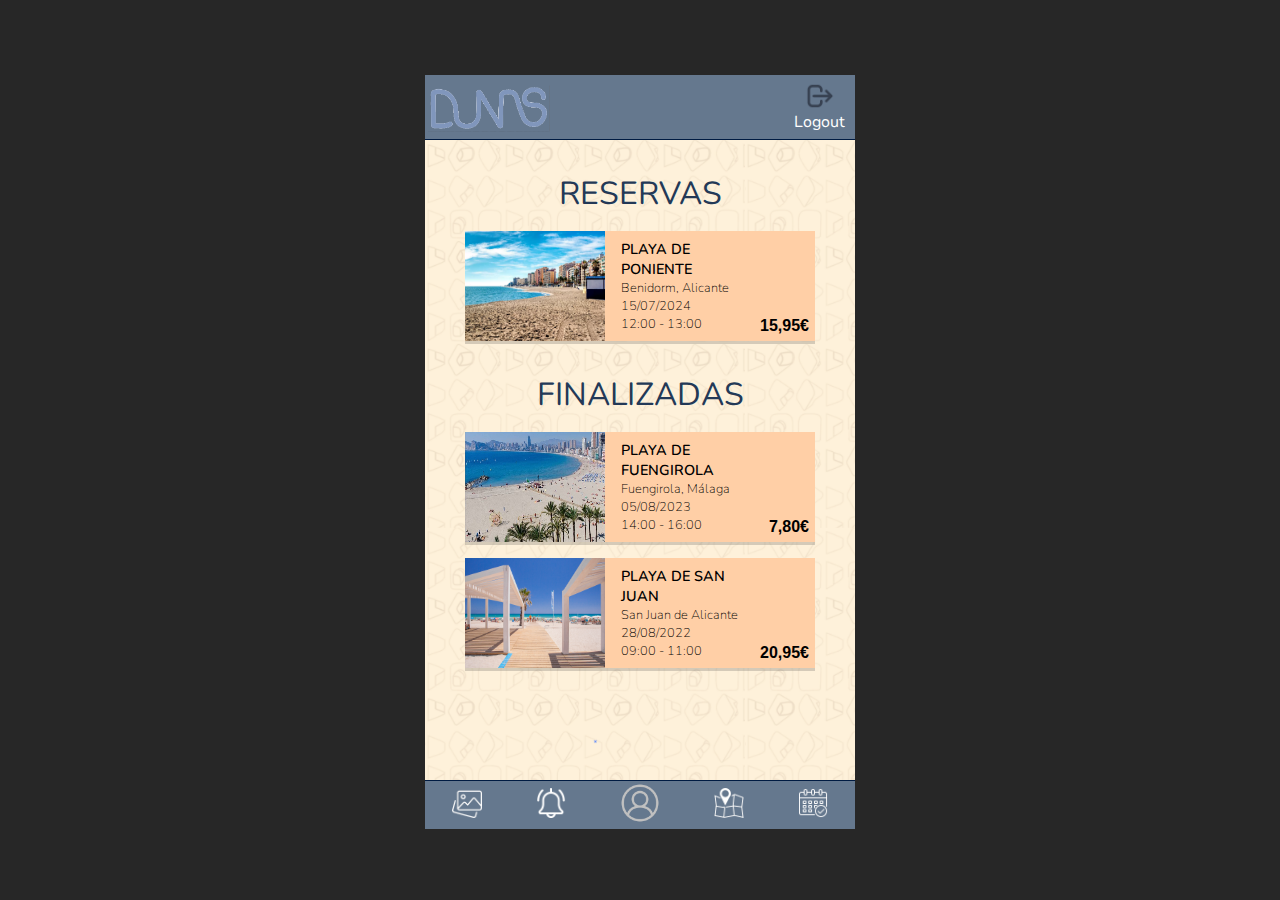
==== booking.html @ 9f4e9b46 "Publishing the project." ====
<!DOCTYPE html>
<html lang="es">
<head>
    <meta charset="UTF-8">
    <meta name="viewport" content="width=device-width, initial-scale=1.0">
    <title>Dunas</title>
    <link rel="stylesheet" href="./styles.css">
    <link rel="preconnect" href="https://fonts.googleapis.com">
    <link rel="preconnect" href="https://fonts.gstatic.com" crossorigin>
    <link href="https://fonts.googleapis.com/css2?family=Nunito:ital,wght@0,200..1000;1,200..1000&display=swap" rel="stylesheet">
</head>
<body>
    <div class="containerMap">
        <header class="head">
            <img src="./assets/img/titleDunas.png" alt="Dunas" width="130">
            <a href="index.html">
                <div class="log">
                        <img src="./assets/img/logout.webp" alt="logout" width="30">
                        <span>Logout</span>
                </div>
            </a>
        </header>
        <div class="containerBookings">
            <h1>RESERVAS</h1>
            <div class="booking">
                <img src="./assets/img/playaPoniente.webp" alt="Playa de Poniente" width="140" height="110">
                <div class="bookinfo">
                    <h5>PLAYA DE PONIENTE</h5>
                    <p>Benidorm, Alicante</p>
                    <p>15/07/2024</p>
                    <p>12:00 - 13:00</p>
                </div>
                <p class="price">15,95€</p>
            </div>
            <h1>FINALIZADAS</h1>
            <div class="booking">
                <img src="./assets/img/playaFuengirola.jpg" alt="Playa de Fuengirola" width="140" height="110">
                <div class="bookinfo">
                    <h5>PLAYA DE FUENGIROLA</h5>
                    <p>Fuengirola, Málaga</p>
                    <p>05/08/2023</p>
                    <p>14:00 - 16:00</p>
                </div>
                <p class="price">7,80€</p>
            </div>
            <div class="booking">
                <img src="./assets/img/playaSanjuan.jpg" alt="Playa San Juan" width="140" height="110">
                <div class="bookinfo">
                    <h5>PLAYA DE SAN JUAN</h5>
                    <p>San Juan de Alicante</p>
                    <p>28/08/2022</p>
                    <p>09:00 - 11:00</p>
                </div>
                <p class="price">20,95€</p>
            </div>
        </div>
        <nav class="navBooking">
            <a href="#"><img src="./assets/img/galleryLogo.png" alt="Gallery" width="30"></a>
            <a href="./notification.html"><img src="./assets/img/notificationsLogo.png" alt="Notifications" width="30"></a>
            <a href="./profile.html"><img src="./assets/img/profileLogo.png" alt="Profile" width="40"></a>
            <a href="./map.html"><img src="./assets/img/mapLogo.png" alt="Map" width="30"></a>
            <a href="./booking.html"><img src="./assets/img/bookingLogo.png" alt="Bookings" width="30"></a>
        </nav>
    </div>
</body>
</html>
---- styles.css ----
.nunito {
  font-family: "Nunito", sans-serif;
  font-optical-sizing: auto;
  font-weight: 200;
  font-style: normal;
}

* {
    margin: 0;
    padding: 0;
}

a {
    text-decoration: none;
}

body {
    background-color: rgb(39, 39, 39);
    display: flex;
    justify-content: center;
    align-items: center;
    width: 100vw;
    height: 100vh;
}

.container {
    width: 430px;
    height: 750px;
    background-image: url('./assets/img/welcomeBackground.png');
    background-size: 20rem;
}

.title {
    margin-left: 2.5rem;
}

.titleLogin {
    font-family: Nunito;
    font-weight: 400;
    font-size: 2rem;
    display: flex;
    justify-content: center;
    margin-top: 5rem;
}

.login {
    display: flex;
    flex-direction: column;
    width: 1rem;
    gap: 1rem;
    margin-left: 4rem;
    margin-top: 2rem;

}

input {
    width: 20rem;
    height: 1.4rem;
    border: none;
    box-shadow: 0px 2px rgb(95, 95, 95);
}

label {
    font-family: Nunito;
}

.recuperarPw {
    font-family: Nunito;
    font-size: 0.8rem;
    font-weight: 600;
    color: #357EE4;
    margin-left: 4rem;
}

.crearCuenta {
    display: flex;
    flex-direction: column;
    text-align: center;
    margin-top: 2rem;
    font-family: Nunito;
    font-size: 0.8rem;
}

.preguntaAcc {
    font-weight: 700;
}

.registrate {
    color: #357EE4;
    font-weight: 600;
}

.btn-primary {
    background-color: #233957;
    padding: 5px 70px;
    border-radius: 0.5rem;
    display: flex;
    justify-content: center;
    text-decoration: none;
    color: white;
    font-family: Nunito;
    font-weight: 100;
    margin-top: 1rem;
    margin-inline: 5rem;
}

.footer {
    background-color: #7B91B2;
    height: 3rem;
    display: flex;
    justify-content: space-around;
    align-items: center;
    font-family: Nunito;
    font-size: 0.8rem;
    color: white;
    margin-top: 11rem;
    
}

/* HTML MAPA INTERACTIVO */

.containerMap {
    width: 430px;
    height: 750px;
    background-image: url('./assets/img/navBackgraound.png');
    background-size: 20rem;
}

.head {
    background-color: #65788E;
    height: 4rem;
    display: flex;
    justify-content: space-between;
    align-items: center;
    border-bottom: 1px solid #001b42;
}

.log {
    display: flex;
    justify-content: center;
    align-items: center;
    flex-direction: column;
    padding: 10px;
}

.log span {
    font-family: Nunito;
    color: white;
}

.titleMap {
    font-family: Nunito;
    font-weight: 300;
    text-align: center;
    margin-top: 2rem;
}

.map {
    background-color: #2c538a;
    border: 2px solid #001b42;
    margin-top: 4rem;
}

.map path {
    fill: rgb(165, 129, 129);
    stroke: rgb(0, 0, 0);
}

.map path:hover {
    fill: white;
}

.nav {
    background-color: #65788E;
    height: 3rem;
    display: flex;
    justify-content: space-around;
    align-items: center;
    margin-top: 6rem;
    border-top: 1px solid #001b42;
}

/* HTML Profile */

.containerProfile {
    width: 430px;
    height: 750px;
    background-color: #DFD7CA;
    background-size: 20rem;
}

.titleProfile {
    font-family: Nunito;
    font-weight: 400;
    text-align: center;
    margin-top: 2rem;
    color: #233957;
}

.containerInfo {
    width: 300px;
    height: 350px;
    background-color: #F5B074;
    margin: auto;
}

.containerInfo h3 {
    font-family: Nunito;
    font-weight: 400;
    text-align: center;
    font-size: 1.5rem;
    padding-top: 2rem;
    color: #233957;
}

.datos div {
    margin-left: 2.8rem;
    margin-top: 1rem;
}

.datos p {
    font-family: Nunito;
}

.direccion, .telefono, .tarjeta {
    font-weight: 600;
}

.dato {
    font-size: 0.8rem;
    font-weight: 300;
}

.titleAyuda {
    font-family: Nunito;
    font-weight: 400;
    text-align: center;
    margin-top: 1rem;
    color: #233957;
}

.ayuda p {
    font-family: Nunito;
    font-weight: 300;
    font-size: 0.8rem;
    color: #207DFF;
    text-align: center;
    margin-top: 0.5rem;
}

.navProfile {
    background-color: #65788E;
    height: 3rem;
    display: flex;
    justify-content: space-around;
    align-items: center;
    margin-top: 4rem;
    border-top: 1px solid #001b42;
}

/* HTML Bookings */

.containerBookings h1 {
    font-family: Nunito;
    font-weight: 400;
    text-align: center;
    margin-top: 2rem;
    color: #233957;
}

.booking {
    width: 350px;
    height: 110px;
    background-color: #FFCFA6;
    margin: auto;
    box-shadow: 0px 3px rgba(48, 48, 48, 0.2);
    margin-top: 1rem;
    display: flex;
}

.bookinfo {
    display: flex;
    flex-direction: column;
    justify-content: center;
    margin-left: 1rem;
    font-family: Nunito;
}

.bookinfo h5 {
    font-size: 0.9rem;
    font-weight: 600;
}

.bookinfo p {
    font-size: 0.8rem;
    font-weight: 200;
}

.price {
    display: flex;
    text-align: end;
    align-items: end;
    font-family: Arial, Helvetica, sans-serif;
    font-weight: 600;
    padding: 6px;
}

.navBooking {
    background-color: #65788E;
    height: 3rem;
    display: flex;
    justify-content: space-around;
    align-items: center;
    margin-top: 7rem;
    border-top: 1px solid #001b42;
}

/* HTML Notifications */

.containerNotifications {
    width: 430px;
    height: 750px;
    background-color: #F5B074;
    background-size: 20rem;
}

.titleNotifications {
    font-family: Nunito;
    font-weight: 400;
    color: #233957;
    text-align: center;
    margin-top: 2rem;
}

.notification {
    width: auto;
    height: 120px;
    background-color: #DFD7CA;
    box-shadow: 0px 3px rgba(48, 48, 48, 0.2);
    margin-top: 1rem;
    display: flex;
    align-items: center;
    justify-content: center;
}

.infoNotification {
    margin-inline: 2rem;
}

.notification img {
    margin-left: 2rem;
}

.msg {
    font-family: Nunito;
    font-size: 0.9rem;
    font-weight: 300;
}

.infoNotification a {
    color: #207DFF;
    font-size: 0.8rem;
    font-weight: 600;
}

.navNotifications {
    background-color: #65788E;
    height: 3rem;
    display: flex;
    justify-content: space-around;
    align-items: center;
    margin-top: 10rem;
    border-top: 1px solid #001b42;
}
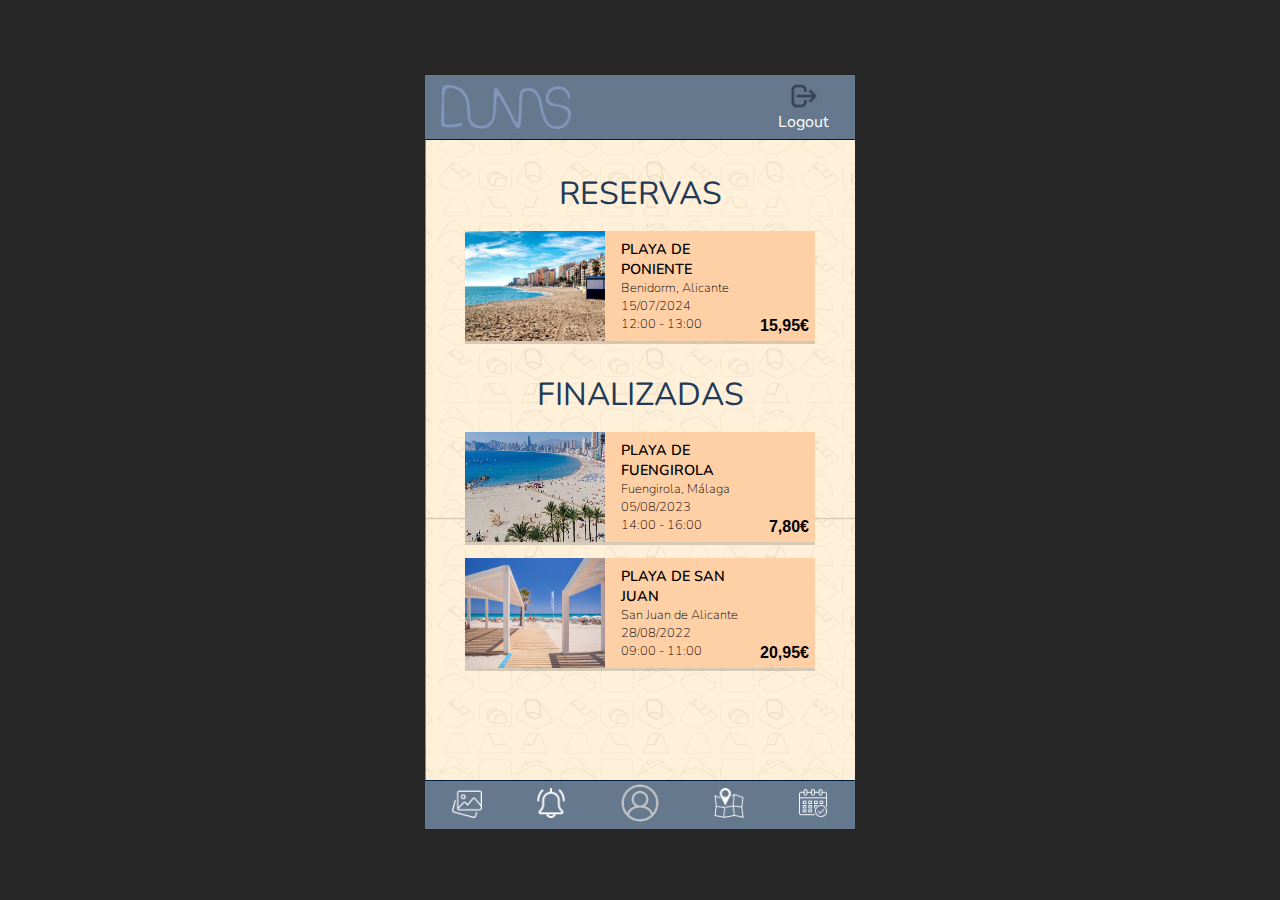
==== commit 73813608: "Updating." ====
--- a/booking.html
+++ b/booking.html
@@ -12,7 +12,7 @@
 <body>
     <div class="containerMap">
         <header class="head">
-            <img src="./assets/img/titleDunas.png" alt="Dunas" width="130">
+            <img src="./assets/img/dunas.png" alt="Dunas" width="130">
             <a href="index.html">
                 <div class="log">
                         <img src="./assets/img/logout.webp" alt="logout" width="30">
--- a/styles.css
+++ b/styles.css
@@ -23,6 +23,8 @@
     height: 100vh;
 }
 
+/* HTML Index */
+
 .container {
     width: 430px;
     height: 750px;
@@ -31,45 +33,41 @@
 }
 
 .title {
-    margin-left: 2.5rem;
+    display: flex;
+    justify-content: center;
+    margin-top: 2.7rem;
 }
 
 .titleLogin {
     font-family: Nunito;
-    font-weight: 400;
+    font-weight: 300;
     font-size: 2rem;
-    display: flex;
-    justify-content: center;
+    text-align: center;
     margin-top: 5rem;
 }
 
 .login {
     display: flex;
+    justify-content: center;
     flex-direction: column;
-    width: 1rem;
-    gap: 1rem;
-    margin-left: 4rem;
-    margin-top: 2rem;
+    align-items: center;
+    margin-top: 2rem;
+    gap: 0.5rem;
 
 }
 
 input {
     width: 20rem;
-    height: 1.4rem;
-    border: none;
-    box-shadow: 0px 2px rgb(95, 95, 95);
-}
-
-label {
-    font-family: Nunito;
+    height: 2rem;
+    border: 1px solid #001b42;
 }
 
 .recuperarPw {
     font-family: Nunito;
     font-size: 0.8rem;
-    font-weight: 600;
+    font-weight: 700;
     color: #357EE4;
-    margin-left: 4rem;
+    margin-left: 3.4rem;
 }
 
 .crearCuenta {
@@ -87,7 +85,7 @@
 
 .registrate {
     color: #357EE4;
-    font-weight: 600;
+    font-weight: 700;
 }
 
 .btn-primary {
@@ -96,7 +94,7 @@
     border-radius: 0.5rem;
     display: flex;
     justify-content: center;
-    text-decoration: none;
+    align-items: center;
     color: white;
     font-family: Nunito;
     font-weight: 100;
@@ -112,9 +110,12 @@
     align-items: center;
     font-family: Nunito;
     font-size: 0.8rem;
+    margin-top: 12.1rem;
+}
+
+.footer a {
     color: white;
-    margin-top: 11rem;
-    
+    font-weight: 500;
 }
 
 /* HTML MAPA INTERACTIVO */
@@ -122,8 +123,8 @@
 .containerMap {
     width: 430px;
     height: 750px;
-    background-image: url('./assets/img/navBackgraound.png');
-    background-size: 20rem;
+    background-image: url('./assets/img/backgroundNav.png');
+    background-size: 50rem;
 }
 
 .head {
@@ -133,6 +134,7 @@
     justify-content: space-between;
     align-items: center;
     border-bottom: 1px solid #001b42;
+    padding-inline: 1rem;
 }
 
 .log {
@@ -202,6 +204,7 @@
     height: 350px;
     background-color: #F5B074;
     margin: auto;
+    border: 2px solid #0b1b33;
 }
 
 .containerInfo h3 {
@@ -343,6 +346,10 @@
     justify-content: center;
 }
 
+.notification:hover {
+    background-color: #cdc0aa;
+}
+
 .infoNotification {
     margin-inline: 2rem;
 }
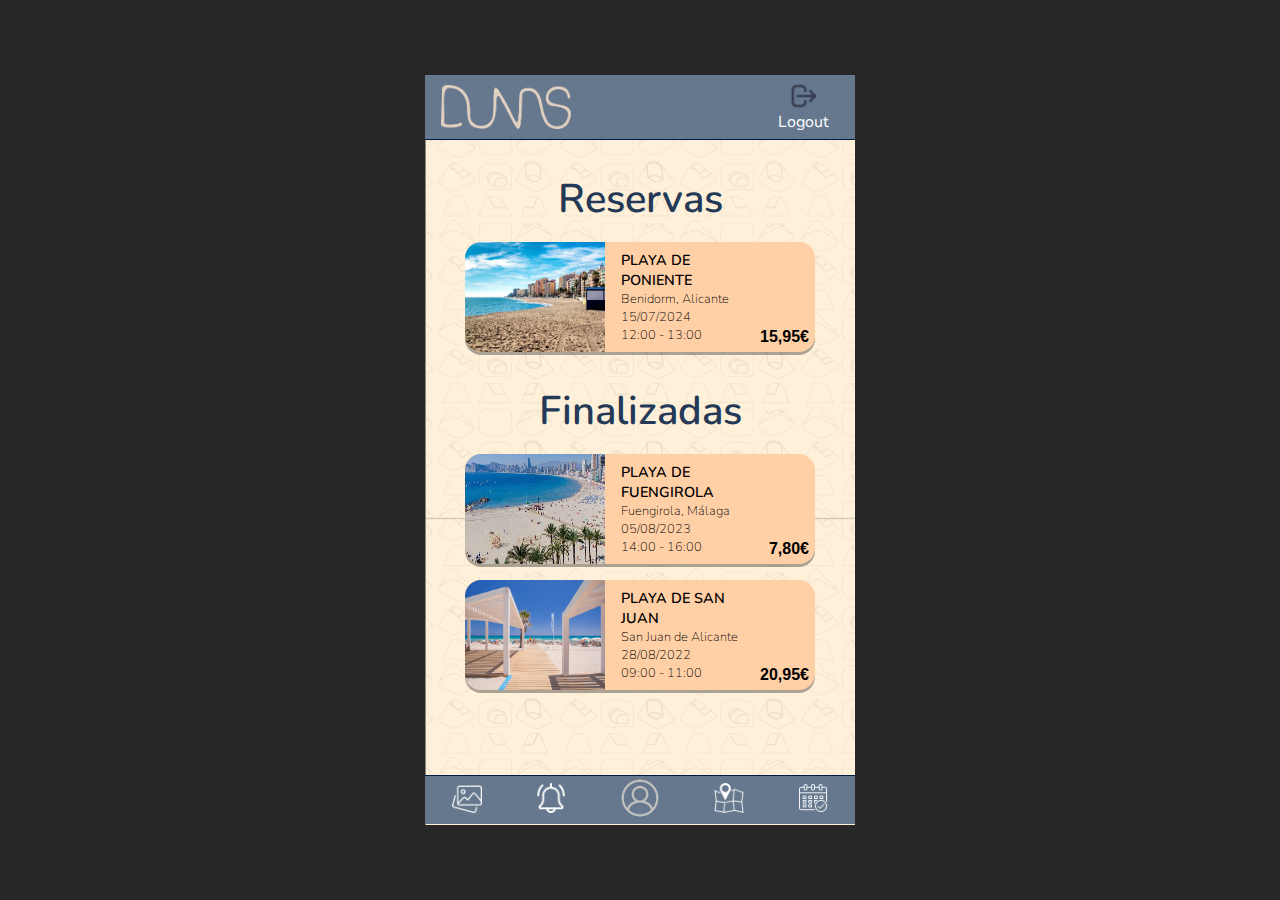
==== commit 0cf3460d: "Updating" ====
--- a/booking.html
+++ b/booking.html
@@ -12,7 +12,7 @@
 <body>
     <div class="containerMap">
         <header class="head">
-            <img src="./assets/img/dunas.png" alt="Dunas" width="130">
+            <img src="./assets/img/dunasBrown.png" alt="Dunas" width="130">
             <a href="index.html">
                 <div class="log">
                         <img src="./assets/img/logout.webp" alt="logout" width="30">
@@ -21,7 +21,7 @@
             </a>
         </header>
         <div class="containerBookings">
-            <h1>RESERVAS</h1>
+            <h1>Reservas</h1>
             <div class="booking">
                 <img src="./assets/img/playaPoniente.webp" alt="Playa de Poniente" width="140" height="110">
                 <div class="bookinfo">
@@ -32,7 +32,7 @@
                 </div>
                 <p class="price">15,95€</p>
             </div>
-            <h1>FINALIZADAS</h1>
+            <h1>Finalizadas</h1>
             <div class="booking">
                 <img src="./assets/img/playaFuengirola.jpg" alt="Playa de Fuengirola" width="140" height="110">
                 <div class="bookinfo">
--- a/styles.css
+++ b/styles.css
@@ -40,7 +40,7 @@
 
 .titleLogin {
     font-family: Nunito;
-    font-weight: 300;
+    font-weight: 600;
     font-size: 2rem;
     text-align: center;
     margin-top: 5rem;
@@ -60,6 +60,7 @@
     width: 20rem;
     height: 2rem;
     border: 1px solid #001b42;
+    border-radius: 0.5rem;
 }
 
 .recuperarPw {
@@ -111,6 +112,7 @@
     font-family: Nunito;
     font-size: 0.8rem;
     margin-top: 12.1rem;
+    border-top: 1px solid #001b42;
 }
 
 .footer a {
@@ -152,15 +154,11 @@
 
 .titleMap {
     font-family: Nunito;
-    font-weight: 300;
-    text-align: center;
-    margin-top: 2rem;
-}
-
-.map {
-    background-color: #2c538a;
-    border: 2px solid #001b42;
-    margin-top: 4rem;
+    font-weight: 600;
+    font-size: 2.5rem;
+    text-align: center;
+    margin-top: 2rem;
+    color: #233957;
 }
 
 .map path {
@@ -178,7 +176,7 @@
     display: flex;
     justify-content: space-around;
     align-items: center;
-    margin-top: 6rem;
+    margin-top: 9.1rem;
     border-top: 1px solid #001b42;
 }
 
@@ -193,7 +191,8 @@
 
 .titleProfile {
     font-family: Nunito;
-    font-weight: 400;
+    font-weight: 600;
+    font-size: 2.5rem;
     text-align: center;
     margin-top: 2rem;
     color: #233957;
@@ -205,15 +204,19 @@
     background-color: #F5B074;
     margin: auto;
     border: 2px solid #0b1b33;
+    margin-top: 1rem;
 }
 
 .containerInfo h3 {
     font-family: Nunito;
-    font-weight: 400;
-    text-align: center;
-    font-size: 1.5rem;
+    font-weight: 500;
+    text-align: center;
     padding-top: 2rem;
     color: #233957;
+}
+
+.containerInfo a {
+    margin-top: 3rem;
 }
 
 .datos div {
@@ -236,15 +239,15 @@
 
 .titleAyuda {
     font-family: Nunito;
+    font-weight: 600;
+    text-align: center;
+    margin-top: 1rem;
+    color: #233957;
+}
+
+.ayuda p {
+    font-family: Nunito;
     font-weight: 400;
-    text-align: center;
-    margin-top: 1rem;
-    color: #233957;
-}
-
-.ayuda p {
-    font-family: Nunito;
-    font-weight: 300;
     font-size: 0.8rem;
     color: #207DFF;
     text-align: center;
@@ -257,7 +260,7 @@
     display: flex;
     justify-content: space-around;
     align-items: center;
-    margin-top: 4rem;
+    margin-top: 2.3rem;
     border-top: 1px solid #001b42;
 }
 
@@ -265,7 +268,8 @@
 
 .containerBookings h1 {
     font-family: Nunito;
-    font-weight: 400;
+    font-weight: 600;
+    font-size: 2.5rem;
     text-align: center;
     margin-top: 2rem;
     color: #233957;
@@ -276,9 +280,10 @@
     height: 110px;
     background-color: #FFCFA6;
     margin: auto;
-    box-shadow: 0px 3px rgba(48, 48, 48, 0.2);
-    margin-top: 1rem;
-    display: flex;
+    box-shadow: 0px 3px rgba(48, 48, 48, 0.4);
+    margin-top: 1rem;
+    display: flex;
+    border-radius: 1rem;
 }
 
 .bookinfo {
@@ -308,13 +313,18 @@
     padding: 6px;
 }
 
+.containerBookings img {
+    border-top-left-radius: 1rem;
+    border-bottom-left-radius: 1rem;
+}
+
 .navBooking {
     background-color: #65788E;
     height: 3rem;
     display: flex;
     justify-content: space-around;
     align-items: center;
-    margin-top: 7rem;
+    margin-top: 5.3rem;
     border-top: 1px solid #001b42;
 }
 
@@ -323,13 +333,14 @@
 .containerNotifications {
     width: 430px;
     height: 750px;
-    background-color: #F5B074;
+    background-color: #FFCFA6;
     background-size: 20rem;
 }
 
 .titleNotifications {
     font-family: Nunito;
-    font-weight: 400;
+    font-weight: 600;
+    font-size: 2.5rem;
     color: #233957;
     text-align: center;
     margin-top: 2rem;
@@ -376,6 +387,6 @@
     display: flex;
     justify-content: space-around;
     align-items: center;
-    margin-top: 10rem;
+    margin-top: 8.9rem;
     border-top: 1px solid #001b42;
 }